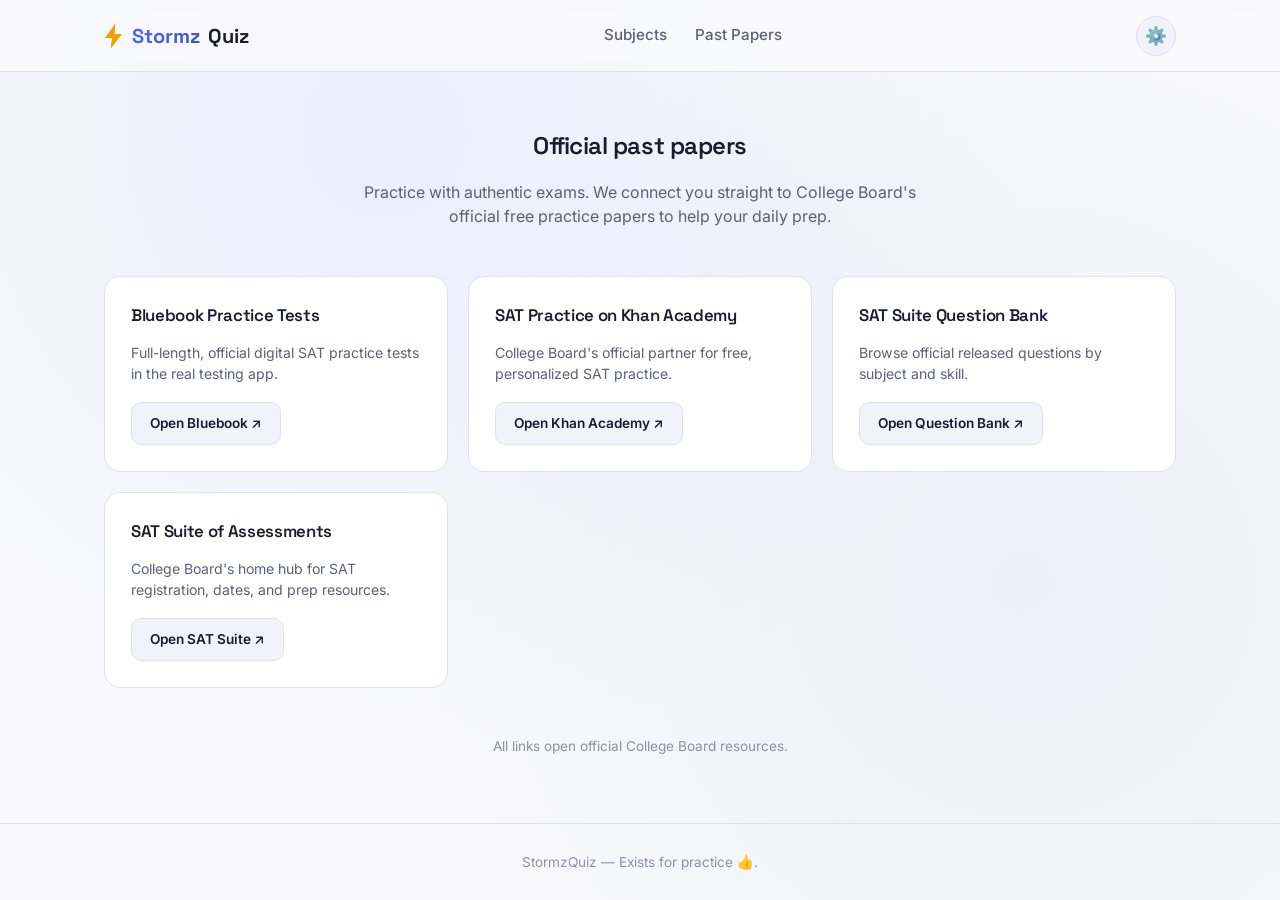
==== papers.html @ 1dffd60c "Add files via upload" ====
<!DOCTYPE html>
<html lang="en">
<head>
<meta charset="UTF-8" />
<meta name="viewport" content="width=device-width, initial-scale=1.0" />
<title>Past Papers — StormzQuiz</title>
<link rel="preconnect" href="https://fonts.googleapis.com" />
<link rel="preconnect" href="https://fonts.gstatic.com" crossorigin />
<link href="https://fonts.googleapis.com/css2?family=Space+Grotesk:wght@500;600;700&family=Inter:wght@400;500;600;700&family=JetBrains+Mono:wght@500;700&display=swap" rel="stylesheet" />
<link rel="stylesheet" href="style.css" />
</head>
<body>

<nav class="nav">
  <div class="container">
    <a href="index.html" class="logo">
      <svg class="bolt" viewBox="0 0 20 26" fill="currentColor"><path d="M11.5 0L1 15h7l-1.5 11L18 11h-7.5L11.5 0z"/></svg>
      <span class="storm">Stormz</span>Quiz
    </a>
    <div class="nav-links">
      <a href="subjects.html">Subjects</a>
      <a href="papers.html">Past Papers</a>
    </div>
    <button class="settings-btn" id="settingsBtn" aria-label="Open settings">⚙️</button>
  </div>
</nav>

<main>
  <section class="section section-offset">
    <div class="container">
      <div class="section-head">
        <h2>Official past papers</h2>
        <p>Practice with authentic exams. We connect you straight to College Board's official free practice papers to help your daily prep.</p>
      </div>

      <div class="papers-grid">
        <div class="paper-card">
          <h3>Bluebook Practice Tests</h3>
          <p>Full-length, official digital SAT practice tests in the real testing app.</p>
          <a class="btn btn-secondary" href="https://bluebook.collegeboard.org" target="_blank" rel="noopener">Open Bluebook ↗</a>
        </div>

        <div class="paper-card">
          <h3>SAT Practice on Khan Academy</h3>
          <p>College Board's official partner for free, personalized SAT practice.</p>
          <a class="btn btn-secondary" href="https://www.khanacademy.org/sat" target="_blank" rel="noopener">Open Khan Academy ↗</a>
        </div>

        <div class="paper-card">
          <h3>SAT Suite Question Bank</h3>
          <p>Browse official released questions by subject and skill.</p>
          <a class="btn btn-secondary" href="https://satsuitequestionbank.collegeboard.org" target="_blank" rel="noopener">Open Question Bank ↗</a>
        </div>

        <div class="paper-card">
          <h3>SAT Suite of Assessments</h3>
          <p>College Board's home hub for SAT registration, dates, and prep resources.</p>
          <a class="btn btn-secondary" href="https://satsuite.collegeboard.org/sat" target="_blank" rel="noopener">Open SAT Suite ↗</a>
        </div>
      </div>

      <p class="papers-note">All links open official College Board resources.</p>
    </div>
  </section>
</main>

<footer class="footer">
  <div class="container">StormzQuiz — Exists for practice 👍.</div>
</footer>

<div class="settings-overlay" id="settingsOverlay"></div>
<aside class="settings-panel" id="settingsPanel" aria-label="Settings">
  <h3>Settings <button class="settings-close" id="settingsClose" aria-label="Close settings">&times;</button></h3>
  <div class="setting-row setting-row-column">
    <span>Theme</span>
    <div class="theme-swatches">
      <button type="button" class="theme-swatch" data-theme-value="light" aria-pressed="false">
        <span class="swatch-preview swatch-light"></span>
        <span class="swatch-label">Light</span>
      </button>
      <button type="button" class="theme-swatch" data-theme-value="dark" aria-pressed="false">
        <span class="swatch-preview swatch-dark"></span>
        <span class="swatch-label">Dark<br>Blue &amp; Purple</span>
      </button>
      <button type="button" class="theme-swatch" data-theme-value="crimson" aria-pressed="false">
        <span class="swatch-preview swatch-crimson"></span>
        <span class="swatch-label">Red &amp; Black</span>
      </button>
      <button type="button" class="theme-swatch" data-theme-value="meadow" aria-pressed="false">
        <span class="swatch-preview swatch-meadow"></span>
        <span class="swatch-label">White &amp; Green</span>
      </button>
    </div>
  </div>
  <div class="setting-row">
    <span>Reduce animations</span>
    <div class="switch" id="animSwitch" role="switch" aria-label="Reduce animations" aria-checked="false" tabindex="0"></div>
  </div>
  <div class="setting-row">
    <span>Sound effects</span>
    <div class="switch" id="soundSwitch" role="switch" aria-label="Sound effects" aria-checked="true" tabindex="0"></div>
  </div>
</aside>

<script src="app.js"></script>
</body>
</html>
---- style.css ----
:root {
  --bg: #fafafc;
  --surface: #ffffff;
  --surface-2: #f2f3fa;
  --surface-3: #e7e9f6;
  --border: #dfe1f0;
  --text: #191b2e;
  --text-muted: #5c6079;
  --text-dim: #8d90a8;
  --accent-1: #4f6df5;
  --accent-2: #3451c9;
  --accent-ember: #f59e0b;
  --success: #10965f;
  --success-bg: rgba(16, 150, 95, 0.1);
  --error: #dc2626;
  --error-bg: rgba(220, 38, 38, 0.1);

  --gradient-main: linear-gradient(135deg, var(--accent-1), var(--accent-2));
  --gradient-glow: radial-gradient(circle at 30% 15%, rgba(79, 109, 245, 0.09), transparent 55%),
                    radial-gradient(circle at 80% 65%, rgba(52, 81, 201, 0.07), transparent 55%);

  --font-display: "Space Grotesk", "Inter", sans-serif;
  --font-body: "Inter", -apple-system, BlinkMacSystemFont, sans-serif;
  --font-mono: "JetBrains Mono", ui-monospace, "SFMono-Regular", monospace;

  --radius-sm: 10px;
  --radius-md: 16px;
  --radius-lg: 24px;
  --max-width: 1120px;
  --nav-height: 72px;

  --transition: 200ms cubic-bezier(0.2, 0.8, 0.2, 1);
}

[data-theme="dark"] {
  --bg: #0a0c16;
  --surface: #12152a;
  --surface-2: #1a1e3a;
  --surface-3: #232849;
  --border: #2a2f52;
  --text: #e9ebf7;
  --text-muted: #8d92b8;
  --text-dim: #666c94;
  --accent-1: #5b8def;
  --accent-2: #8b5cf6;
  --accent-ember: #fbbf24;
  --success: #34d399;
  --success-bg: rgba(52, 211, 153, 0.12);
  --error: #f87171;
  --error-bg: rgba(248, 113, 113, 0.12);
  --gradient-glow: radial-gradient(circle at 30% 20%, rgba(91, 141, 239, 0.25), transparent 55%),
                    radial-gradient(circle at 80% 60%, rgba(139, 92, 246, 0.2), transparent 55%);
}

[data-theme="crimson"] {
  --bg: #0c0a0a;
  --surface: #161010;
  --surface-2: #1f1717;
  --surface-3: #2a1f1f;
  --border: #382626;
  --text: #f5ecec;
  --text-muted: #b09999;
  --text-dim: #7a6666;
  --accent-1: #ef4444;
  --accent-2: #7f1d1d;
  --accent-ember: #f5a623;
  --success: #34d399;
  --success-bg: rgba(52, 211, 153, 0.12);
  --error: #f87171;
  --error-bg: rgba(248, 113, 113, 0.12);
  --gradient-glow: radial-gradient(circle at 30% 15%, rgba(239, 68, 68, 0.16), transparent 55%),
                    radial-gradient(circle at 80% 65%, rgba(127, 29, 29, 0.28), transparent 55%);
}

[data-theme="meadow"] {
  --bg: #ffffff;
  --surface: #ffffff;
  --surface-2: #f0f7f2;
  --surface-3: #e2f0e6;
  --border: #d3e6d8;
  --text: #16241a;
  --text-muted: #4d6154;
  --text-dim: #7c9284;
  --accent-1: #16a34a;
  --accent-2: #047857;
  --accent-ember: #d97706;
  --success: #10965f;
  --success-bg: rgba(16, 150, 96, 0.1);
  --error: #dc2626;
  --error-bg: rgba(220, 38, 38, 0.1);
  --gradient-glow: radial-gradient(circle at 30% 15%, rgba(22, 163, 74, 0.08), transparent 55%),
                    radial-gradient(circle at 80% 65%, rgba(4, 120, 87, 0.07), transparent 55%);
}

[data-reduce-motion="true"] * {
  animation-duration: 0.001ms !important;
  animation-iteration-count: 1 !important;
  transition-duration: 0.001ms !important;
  scroll-behavior: auto !important;
}

* { box-sizing: border-box; }
html { scroll-behavior: smooth; }

body {
  margin: 0;
  background: var(--bg);
  background-image: var(--gradient-glow);
  background-attachment: fixed;
  color: var(--text);
  font-family: var(--font-body);
  line-height: 1.5;
  -webkit-font-smoothing: antialiased;
  min-height: 100vh;
  display: flex;
  flex-direction: column;
  transition: background var(--transition), color var(--transition);
}

h1, h2, h3, h4 {
  font-family: var(--font-display);
  font-weight: 600;
  letter-spacing: -0.02em;
  margin: 0 0 0.5em;
}

p { color: var(--text-muted); }

a { color: inherit; text-decoration: none; }

button {
  font-family: var(--font-body);
  cursor: pointer;
}

:focus-visible {
  outline: 2px solid var(--accent-1);
  outline-offset: 3px;
  border-radius: 4px;
}

.container {
  width: 100%;
  max-width: var(--max-width);
  margin: 0 auto;
  padding: 0 24px;
}

.nav {
  height: var(--nav-height);
  display: flex;
  align-items: center;
  border-bottom: 1px solid var(--border);
  position: sticky;
  top: 0;
  background: color-mix(in srgb, var(--bg) 85%, transparent);
  -webkit-backdrop-filter: blur(10px);
  backdrop-filter: blur(10px);
  z-index: 100;
}

.nav .container {
  display: flex;
  align-items: center;
  justify-content: space-between;
}

.logo {
  display: flex;
  align-items: center;
  gap: 8px;
  font-family: var(--font-display);
  font-weight: 700;
  font-size: 1.25rem;
}

.logo .bolt {
  width: 20px;
  height: 26px;
  color: var(--accent-ember);
}

.logo span.storm { background: var(--gradient-main); -webkit-background-clip: text; background-clip: text; color: transparent; }

.nav-links {
  display: flex;
  align-items: center;
  gap: 28px;
}

.nav-links a {
  color: var(--text-muted);
  font-size: 0.95rem;
  font-weight: 500;
  transition: color var(--transition);
}
.nav-links a:hover { color: var(--text); }

.settings-btn {
  background: var(--surface-2);
  border: 1px solid var(--border);
  color: var(--text);
  width: 40px;
  height: 40px;
  border-radius: 50%;
  display: flex;
  align-items: center;
  justify-content: center;
  font-size: 1.1rem;
  transition: transform var(--transition), border-color var(--transition);
}
.settings-btn:hover { transform: rotate(35deg); border-color: var(--accent-1); }

.settings-overlay {
  position: fixed;
  inset: 0;
  background: rgba(0,0,0,0.5);
  z-index: 200;
  opacity: 0;
  pointer-events: none;
  transition: opacity var(--transition);
}
.settings-overlay.open { opacity: 1; pointer-events: auto; }

.settings-panel {
  position: fixed;
  top: 0;
  right: 0;
  height: 100%;
  width: min(320px, 88vw);
  background: var(--surface);
  border-left: 1px solid var(--border);
  z-index: 201;
  padding: 28px 24px;
  transform: translateX(100%);
  transition: transform var(--transition);
  display: flex;
  flex-direction: column;
  gap: 24px;
}
.settings-panel.open { transform: translateX(0); }

.settings-panel h3 { display: flex; align-items: center; justify-content: space-between; }
.settings-close { background: none; border: none; color: var(--text-muted); font-size: 1.4rem; line-height: 1; }

.setting-row {
  display: flex;
  align-items: center;
  justify-content: space-between;
  padding: 14px 0;
  border-bottom: 1px solid var(--border);
}
.setting-row:last-child { border-bottom: none; }
.setting-row span { font-size: 0.95rem; }

.setting-row-column {
  flex-direction: column;
  align-items: flex-start;
  gap: 14px;
}

.theme-swatches {
  display: flex;
  flex-wrap: wrap;
  gap: 10px;
  width: 100%;
}

.theme-swatch {
  display: flex;
  flex-direction: column;
  align-items: center;
  gap: 7px;
  width: calc(50% - 5px);
  background: var(--surface-2);
  border: 1.5px solid var(--border);
  border-radius: 12px;
  padding: 12px 8px;
  transition: border-color var(--transition), transform var(--transition), background var(--transition);
}
.theme-swatch:hover { transform: translateY(-2px); border-color: var(--text-dim); }
.theme-swatch.active { border-color: var(--accent-1); background: var(--surface-3); }

.swatch-preview {
  width: 34px;
  height: 34px;
  border-radius: 50%;
  border: 1px solid rgba(128, 128, 128, 0.25);
  flex-shrink: 0;
}
.swatch-light { background: linear-gradient(135deg, #fafafc 50%, #4f6df5 50%); }
.swatch-dark { background: linear-gradient(135deg, #0a0c16 50%, #8b5cf6 50%); }
.swatch-crimson { background: linear-gradient(135deg, #0c0a0a 50%, #ef4444 50%); }
.swatch-meadow { background: linear-gradient(135deg, #ffffff 50%, #16a34a 50%); }

.swatch-label {
  font-size: 0.72rem;
  font-weight: 600;
  color: var(--text-muted);
  text-align: center;
  line-height: 1.2;
}
.theme-swatch.active .swatch-label { color: var(--text); }

.switch {
  position: relative;
  width: 44px;
  height: 25px;
  background: var(--surface-3);
  border-radius: 20px;
  border: 1px solid var(--border);
  cursor: pointer;
  transition: background var(--transition);
  flex-shrink: 0;
}
.switch::after {
  content: "";
  position: absolute;
  top: 2px;
  left: 2px;
  width: 19px;
  height: 19px;
  background: var(--text-dim);
  border-radius: 50%;
  transition: transform var(--transition), background var(--transition);
}
.switch.on { background: var(--gradient-main); border-color: transparent; }
.switch.on::after { transform: translateX(19px); background: white; }

.btn {
  display: inline-flex;
  align-items: center;
  justify-content: center;
  gap: 8px;
  padding: 14px 28px;
  border-radius: var(--radius-sm);
  font-weight: 600;
  font-size: 0.95rem;
  border: 1px solid transparent;
  transition: transform var(--transition), box-shadow var(--transition), border-color var(--transition), background var(--transition);
}
.btn:active { transform: scale(0.97); }

.btn-primary {
  background: var(--gradient-main);
  color: white;
  box-shadow: 0 8px 24px -8px color-mix(in srgb, var(--accent-1) 55%, transparent);
}
.btn-primary:hover { box-shadow: 0 10px 30px -6px color-mix(in srgb, var(--accent-2) 65%, transparent); transform: translateY(-2px); }

.btn-secondary {
  background: var(--surface-2);
  color: var(--text);
  border-color: var(--border);
}
.btn-secondary:hover { border-color: var(--accent-1); transform: translateY(-2px); }

.btn-block { width: 100%; }

.hero {
  padding: 96px 0 72px;
  text-align: center;
  position: relative;
}

.hero-eyebrow {
  display: inline-flex;
  align-items: center;
  gap: 8px;
  color: var(--accent-ember);
  font-size: 0.8rem;
  font-weight: 700;
  letter-spacing: 0.14em;
  text-transform: uppercase;
  margin-bottom: 20px;
}

.hero h1 {
  font-size: clamp(2.4rem, 6vw, 4.2rem);
  line-height: 1.05;
  margin-bottom: 20px;
}

.hero h1 .accent {
  background: var(--gradient-main);
  -webkit-background-clip: text;
  background-clip: text;
  color: transparent;
}

.hero p.tagline {
  font-size: 1.15rem;
  max-width: 560px;
  margin: 0 auto 40px;
}

.hero-actions {
  display: flex;
  gap: 16px;
  justify-content: center;
  flex-wrap: wrap;
  margin-bottom: 56px;
}

.bolt-divider {
  width: min(720px, 90%);
  margin: 0 auto;
  display: block;
}

.bolt-divider path {
  stroke: url(#boltGradient);
  stroke-width: 3;
  fill: none;
  stroke-linecap: round;
  stroke-linejoin: round;
  stroke-dasharray: 900;
  stroke-dashoffset: 900;
  animation: draw-bolt 1.4s cubic-bezier(0.3, 0.8, 0.3, 1) forwards 0.2s;
}
.bolt-gradient-start { stop-color: var(--accent-1); }
.bolt-gradient-middle { stop-color: var(--accent-2); }
.bolt-gradient-end { stop-color: var(--accent-ember); }
@keyframes draw-bolt {
  to { stroke-dashoffset: 0; }
}

.hero-stats {
  display: flex;
  gap: 48px;
  justify-content: center;
  margin-top: 48px;
  flex-wrap: wrap;
}
.hero-stat .num {
  font-family: var(--font-mono);
  font-size: 1.8rem;
  font-weight: 700;
  color: var(--text);
}
.hero-stat .label {
  font-size: 0.85rem;
  color: var(--text-dim);
}

.section {
  padding: 64px 0;
}
.section-offset {
  padding-top: 56px;
}
.section-head {
  text-align: center;
  max-width: 560px;
  margin: 0 auto 48px;
}

.feature-grid {
  display: grid;
  grid-template-columns: repeat(3, 1fr);
  gap: 20px;
}

.feature-card {
  background: var(--surface);
  border: 1px solid var(--border);
  border-radius: var(--radius-md);
  padding: 28px;
  transition: transform var(--transition), border-color var(--transition);
}
.feature-card:hover { transform: translateY(-4px); border-color: var(--accent-1); }
.feature-card .icon { font-size: 1.6rem; margin-bottom: 14px; display: block; }
.feature-card h3 { font-size: 1.05rem; margin-bottom: 6px; }
.feature-card p { font-size: 0.9rem; margin: 0; }

.subjects-grid {
  display: grid;
  grid-template-columns: repeat(3, 1fr);
  gap: 24px;
  margin-top: 40px;
}

.subject-card {
  background: var(--surface);
  border: 1px solid var(--border);
  border-radius: var(--radius-lg);
  padding: 36px 28px;
  text-align: left;
  position: relative;
  overflow: hidden;
  transition: transform var(--transition), border-color var(--transition), box-shadow var(--transition);
  display: block;
}
.subject-card::before {
  content: "";
  position: absolute;
  inset: 0;
  background: var(--gradient-glow);
  opacity: 0;
  transition: opacity var(--transition);
}
.subject-card:hover {
  transform: translateY(-6px);
  border-color: var(--accent-2);
  box-shadow: 0 20px 40px -20px color-mix(in srgb, var(--accent-2) 45%, transparent);
}
.subject-card:hover::before { opacity: 1; }

.subject-card .icon {
  font-size: 2.4rem;
  display: block;
  margin-bottom: 18px;
  position: relative;
}
.subject-card h3 { font-size: 1.35rem; margin-bottom: 8px; position: relative; }
.subject-card p { font-size: 0.9rem; margin-bottom: 20px; position: relative; }
.subject-card .meta {
  display: flex;
  gap: 16px;
  font-size: 0.8rem;
  color: var(--text-dim);
  font-family: var(--font-mono);
  position: relative;
}

.quiz-header {
  max-width: 760px;
  margin: 40px auto 0;
  padding: 0 24px;
}
.quiz-progress-top {
  display: flex;
  justify-content: space-between;
  align-items: baseline;
  margin-bottom: 12px;
}
.quiz-progress-top .qcount {
  font-family: var(--font-mono);
  font-weight: 600;
  color: var(--text);
}
.quiz-progress-top .subject-tag {
  font-size: 0.8rem;
  color: var(--accent-1);
  text-transform: uppercase;
  letter-spacing: 0.08em;
  font-weight: 700;
}

.progress-track {
  width: 100%;
  height: 8px;
  background: var(--surface-2);
  border-radius: 20px;
  overflow: hidden;
  position: relative;
}
.progress-fill {
  height: 100%;
  background: var(--gradient-main);
  border-radius: 20px;
  transition: width 400ms cubic-bezier(0.3, 0.8, 0.3, 1);
  position: relative;
}
.progress-fill.initial { width: 2.5%; }
.progress-fill::after {
  content: "";
  position: absolute;
  right: -1px;
  top: -4px;
  width: 3px;
  height: 16px;
  background: var(--accent-ember);
  border-radius: 2px;
  box-shadow: 0 0 8px var(--accent-ember);
}

.quiz-main {
  max-width: 760px;
  margin: 32px auto 80px;
  padding: 0 24px;
}

.question-card {
  background: var(--surface);
  border: 1px solid var(--border);
  border-radius: var(--radius-lg);
  padding: 36px;
}

.question-text {
  font-family: var(--font-display);
  font-size: 1.25rem;
  font-weight: 600;
  line-height: 1.4;
  margin-bottom: 28px;
  color: var(--text);
}

.passage {
  background: var(--surface-2);
  border-left: 3px solid var(--accent-1);
  padding: 16px 20px;
  border-radius: 8px;
  font-size: 0.92rem;
  color: var(--text-muted);
  margin-bottom: 22px;
  line-height: 1.6;
}
.passage.is-hidden { display: none; }

.options {
  display: flex;
  flex-direction: column;
  gap: 12px;
  margin-bottom: 28px;
}

.option {
  display: flex;
  align-items: center;
  gap: 14px;
  padding: 16px 18px;
  background: var(--surface-2);
  border: 1.5px solid var(--border);
  border-radius: var(--radius-sm);
  text-align: left;
  font-size: 0.98rem;
  color: var(--text);
  transition: border-color var(--transition), background var(--transition), transform var(--transition);
}
.option:hover:not(:disabled) { border-color: var(--accent-1); transform: translateX(2px); }
.option .letter {
  width: 28px;
  height: 28px;
  border-radius: 50%;
  background: var(--surface-3);
  display: flex;
  align-items: center;
  justify-content: center;
  font-size: 0.8rem;
  font-weight: 700;
  font-family: var(--font-mono);
  flex-shrink: 0;
}

.option.selected { border-color: var(--accent-1); background: var(--surface-3); }
.option.correct { border-color: var(--success); background: var(--success-bg); }
.option.correct .letter { background: var(--success); color: #06231a; }
.option.incorrect { border-color: var(--error); background: var(--error-bg); }
.option.incorrect .letter { background: var(--error); color: #2b0a0a; }
.option:disabled { cursor: default; }

.explanation-box {
  background: var(--surface-2);
  border: 1px solid var(--border);
  border-radius: var(--radius-sm);
  padding: 18px 20px;
  margin-bottom: 24px;
  font-size: 0.92rem;
  display: none;
}
.explanation-box.show { display: block; animation: fade-in 300ms ease; }
.explanation-box .verdict { font-weight: 700; font-family: var(--font-display); margin-bottom: 6px; }
.explanation-box.correct-verdict .verdict { color: var(--success); }
.explanation-box.incorrect-verdict .verdict { color: var(--error); }

@keyframes fade-in { from { opacity: 0; transform: translateY(6px); } to { opacity: 1; transform: translateY(0); } }

.quiz-actions { display: flex; justify-content: flex-end; }

.quiz-score-chip {
  font-family: var(--font-mono);
  font-size: 0.85rem;
  color: var(--text-dim);
  margin-top: 18px;
  text-align: center;
}

.results-wrap {
  max-width: 620px;
  margin: 64px auto;
  padding: 0 24px;
  text-align: center;
}

.results-ring {
  width: 220px;
  height: 220px;
  margin: 0 auto 32px;
  position: relative;
}
.results-ring svg { transform: rotate(-90deg); }
.results-ring circle {
  fill: none;
  stroke-width: 12;
}
.results-ring .track { stroke: var(--surface-2); }
.results-ring .fill {
  stroke: url(#resultsGradient);
  stroke-linecap: round;
  transition: stroke-dashoffset 1s cubic-bezier(0.3, 0.8, 0.3, 1);
}
.results-ring-label {
  position: absolute;
  inset: 0;
  display: flex;
  flex-direction: column;
  align-items: center;
  justify-content: center;
}
.results-ring-label .score {
  font-family: var(--font-mono);
  font-size: 2.2rem;
  font-weight: 700;
}
.results-ring-label .pct {
  font-size: 0.85rem;
  color: var(--text-dim);
}

.results-stats {
  display: flex;
  justify-content: center;
  gap: 32px;
  margin-bottom: 40px;
  flex-wrap: wrap;
}
.results-stat { text-align: center; }
.results-stat .val { font-family: var(--font-mono); font-size: 1.5rem; font-weight: 700; }
.results-stat.correct .val { color: var(--success); }
.results-stat.incorrect .val { color: var(--error); }
.results-stat .label { font-size: 0.82rem; color: var(--text-dim); margin-top: 2px; }

.results-actions {
  display: flex;
  gap: 14px;
  justify-content: center;
  flex-wrap: wrap;
}

.papers-grid {
  display: grid;
  grid-template-columns: repeat(auto-fit, minmax(260px, 1fr));
  gap: 20px;
  margin-top: 40px;
}
.paper-card {
  background: var(--surface);
  border: 1px solid var(--border);
  border-radius: var(--radius-md);
  padding: 26px;
  transition: transform var(--transition), border-color var(--transition);
}
.paper-card:hover { transform: translateY(-4px); border-color: var(--accent-1); }
.paper-card h3 { font-size: 1.05rem; margin-bottom: 8px; }
.paper-card p { font-size: 0.88rem; margin-bottom: 18px; }
.paper-card a.btn { font-size: 0.85rem; padding: 10px 18px; }
.papers-note {
  max-width: 640px;
  margin: 48px auto 0;
  text-align: center;
  font-size: 0.85rem;
  color: var(--text-dim);
}

.footer {
  margin-top: auto;
  border-top: 1px solid var(--border);
  padding: 28px 0;
  text-align: center;
  font-size: 0.85rem;
  color: var(--text-dim);
}

@media (max-width: 860px) {
  .feature-grid, .subjects-grid { grid-template-columns: 1fr; }
  .nav-links { display: none; }
  .hero { padding: 64px 0 48px; }
}

@media (max-width: 520px) {
  .question-card { padding: 24px 18px; }
  .quiz-main, .quiz-header { padding: 0 16px; }
  .hero-stats { gap: 28px; }
}
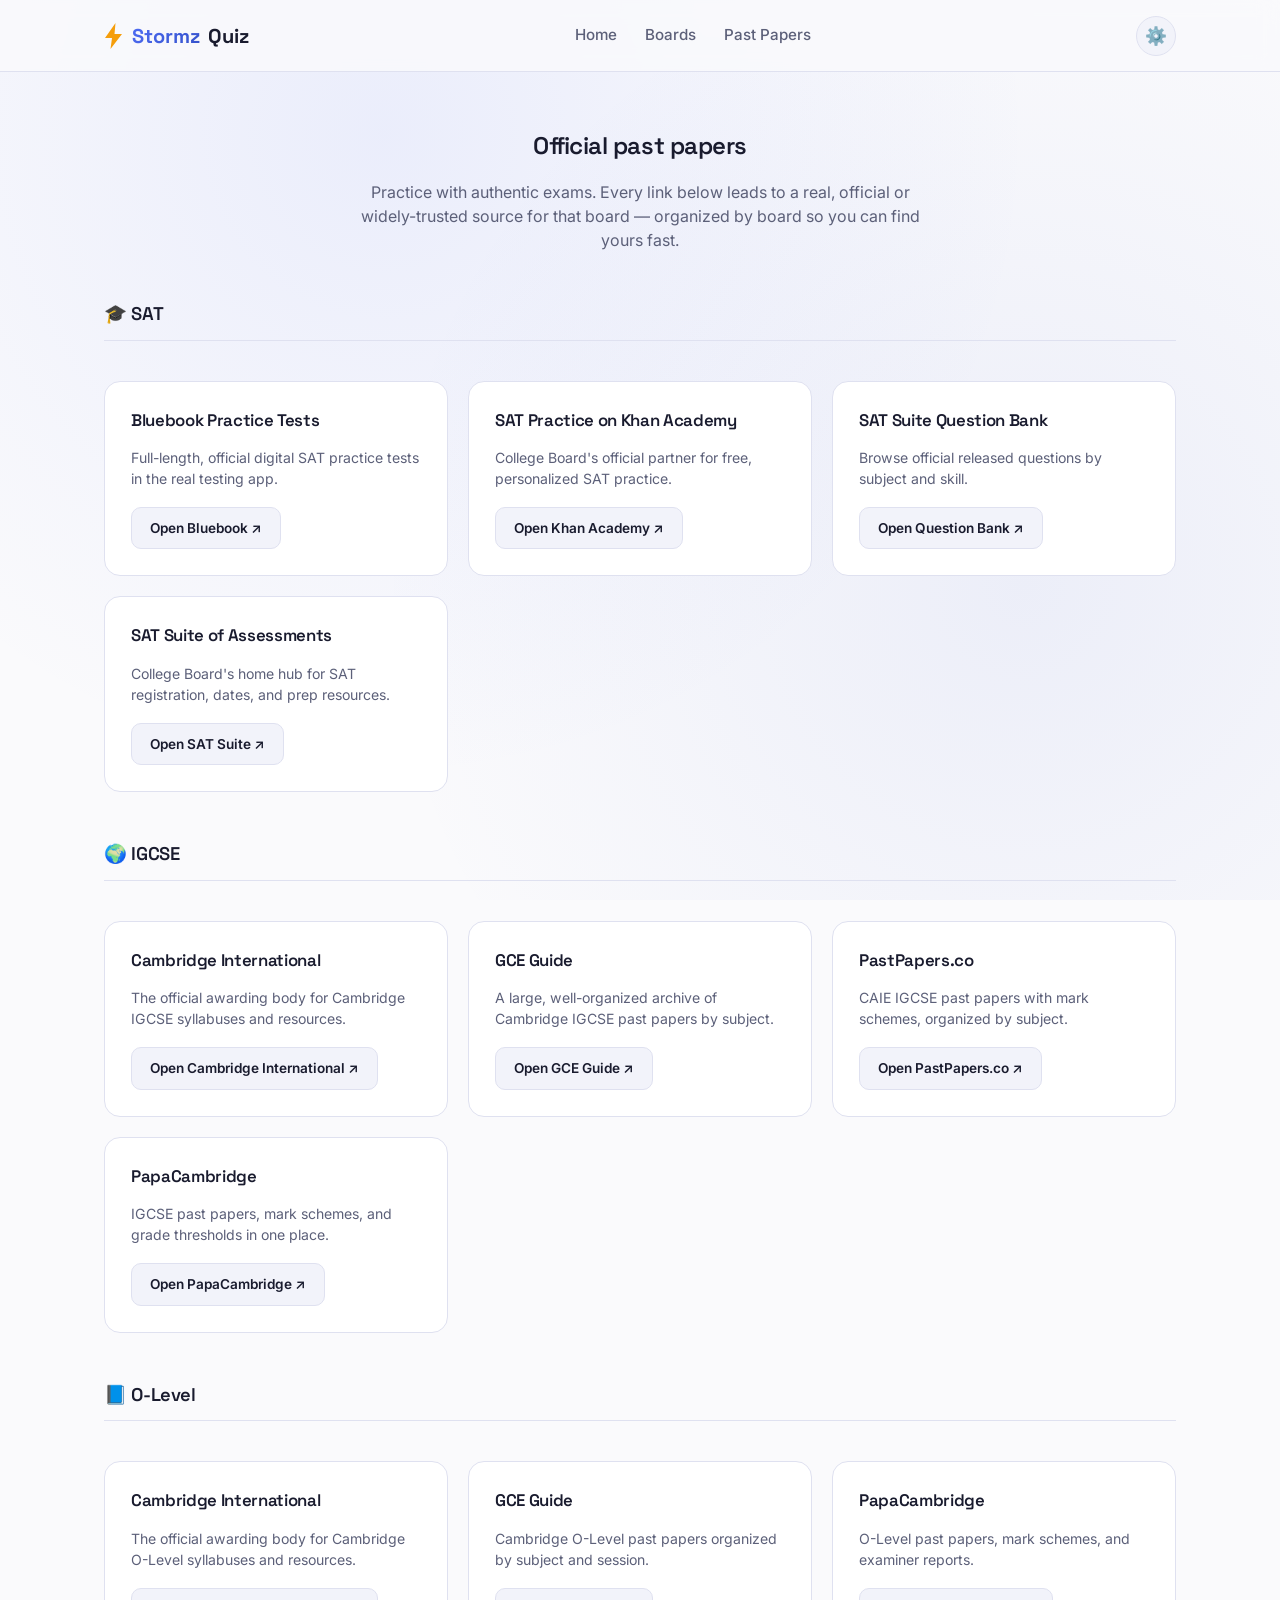
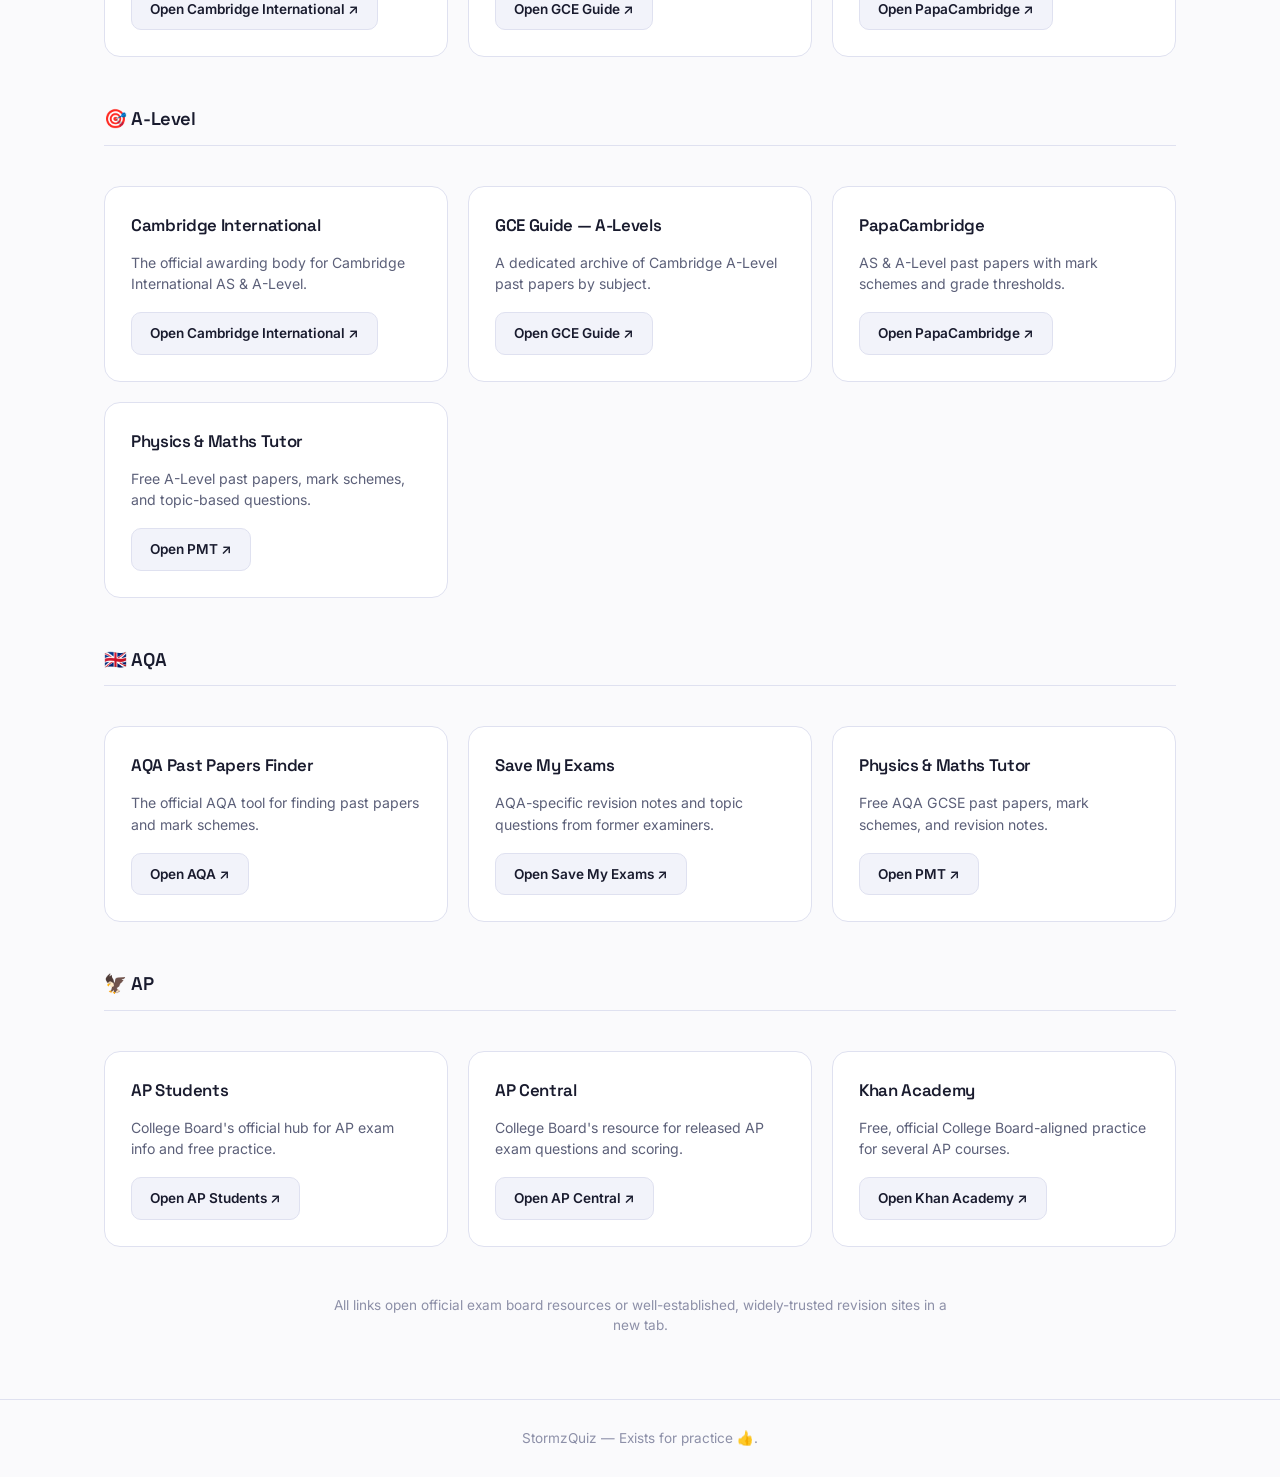
==== commit 468f169c: "Replace all files with new project files" ====
--- a/papers.html
+++ b/papers.html
@@ -18,7 +18,8 @@
       <span class="storm">Stormz</span>Quiz
     </a>
     <div class="nav-links">
-      <a href="subjects.html">Subjects</a>
+      <a href="index.html">Home</a>
+      <a href="boards.html">Boards</a>
       <a href="papers.html">Past Papers</a>
     </div>
     <button class="settings-btn" id="settingsBtn" aria-label="Open settings">⚙️</button>
@@ -30,36 +31,151 @@
     <div class="container">
       <div class="section-head">
         <h2>Official past papers</h2>
-        <p>Practice with authentic exams. We connect you straight to College Board's official free practice papers to help your daily prep.</p>
-      </div>
-
-      <div class="papers-grid">
-        <div class="paper-card">
-          <h3>Bluebook Practice Tests</h3>
-          <p>Full-length, official digital SAT practice tests in the real testing app.</p>
-          <a class="btn btn-secondary" href="https://bluebook.collegeboard.org" target="_blank" rel="noopener">Open Bluebook ↗</a>
-        </div>
-
-        <div class="paper-card">
-          <h3>SAT Practice on Khan Academy</h3>
-          <p>College Board's official partner for free, personalized SAT practice.</p>
-          <a class="btn btn-secondary" href="https://www.khanacademy.org/sat" target="_blank" rel="noopener">Open Khan Academy ↗</a>
-        </div>
-
-        <div class="paper-card">
-          <h3>SAT Suite Question Bank</h3>
-          <p>Browse official released questions by subject and skill.</p>
-          <a class="btn btn-secondary" href="https://satsuitequestionbank.collegeboard.org" target="_blank" rel="noopener">Open Question Bank ↗</a>
-        </div>
-
-        <div class="paper-card">
-          <h3>SAT Suite of Assessments</h3>
-          <p>College Board's home hub for SAT registration, dates, and prep resources.</p>
-          <a class="btn btn-secondary" href="https://satsuite.collegeboard.org/sat" target="_blank" rel="noopener">Open SAT Suite ↗</a>
-        </div>
-      </div>
-
-      <p class="papers-note">All links open official College Board resources.</p>
+        <p>Practice with authentic exams. Every link below leads to a real, official or widely-trusted source for that board — organized by board so you can find yours fast.</p>
+      </div>
+
+      <div class="papers-board">
+        <h3 class="papers-board-title">🎓 SAT</h3>
+        <div class="papers-grid">
+          <div class="paper-card">
+            <h3>Bluebook Practice Tests</h3>
+            <p>Full-length, official digital SAT practice tests in the real testing app.</p>
+            <a class="btn btn-secondary" href="https://bluebook.collegeboard.org" target="_blank" rel="noopener">Open Bluebook ↗</a>
+          </div>
+          <div class="paper-card">
+            <h3>SAT Practice on Khan Academy</h3>
+            <p>College Board's official partner for free, personalized SAT practice.</p>
+            <a class="btn btn-secondary" href="https://www.khanacademy.org/sat" target="_blank" rel="noopener">Open Khan Academy ↗</a>
+          </div>
+          <div class="paper-card">
+            <h3>SAT Suite Question Bank</h3>
+            <p>Browse official released questions by subject and skill.</p>
+            <a class="btn btn-secondary" href="https://satsuitequestionbank.collegeboard.org" target="_blank" rel="noopener">Open Question Bank ↗</a>
+          </div>
+          <div class="paper-card">
+            <h3>SAT Suite of Assessments</h3>
+            <p>College Board's home hub for SAT registration, dates, and prep resources.</p>
+            <a class="btn btn-secondary" href="https://satsuite.collegeboard.org/sat" target="_blank" rel="noopener">Open SAT Suite ↗</a>
+          </div>
+        </div>
+      </div>
+
+      <div class="papers-board">
+        <h3 class="papers-board-title">🌍 IGCSE</h3>
+        <div class="papers-grid">
+          <div class="paper-card">
+            <h3>Cambridge International</h3>
+            <p>The official awarding body for Cambridge IGCSE syllabuses and resources.</p>
+            <a class="btn btn-secondary" href="https://www.cambridgeinternational.org" target="_blank" rel="noopener">Open Cambridge International ↗</a>
+          </div>
+          <div class="paper-card">
+            <h3>GCE Guide</h3>
+            <p>A large, well-organized archive of Cambridge IGCSE past papers by subject.</p>
+            <a class="btn btn-secondary" href="https://papers.gceguide.cc/" target="_blank" rel="noopener">Open GCE Guide ↗</a>
+          </div>
+          <div class="paper-card">
+            <h3>PastPapers.co</h3>
+            <p>CAIE IGCSE past papers with mark schemes, organized by subject.</p>
+            <a class="btn btn-secondary" href="https://pastpapers.co/cie/?dir=IGCSE" target="_blank" rel="noopener">Open PastPapers.co ↗</a>
+          </div>
+          <div class="paper-card">
+            <h3>PapaCambridge</h3>
+            <p>IGCSE past papers, mark schemes, and grade thresholds in one place.</p>
+            <a class="btn btn-secondary" href="https://pastpapers.papacambridge.com/papers/caie/igcse" target="_blank" rel="noopener">Open PapaCambridge ↗</a>
+          </div>
+        </div>
+      </div>
+
+      <div class="papers-board">
+        <h3 class="papers-board-title">📘 O-Level</h3>
+        <div class="papers-grid">
+          <div class="paper-card">
+            <h3>Cambridge International</h3>
+            <p>The official awarding body for Cambridge O-Level syllabuses and resources.</p>
+            <a class="btn btn-secondary" href="https://www.cambridgeinternational.org" target="_blank" rel="noopener">Open Cambridge International ↗</a>
+          </div>
+          <div class="paper-card">
+            <h3>GCE Guide</h3>
+            <p>Cambridge O-Level past papers organized by subject and session.</p>
+            <a class="btn btn-secondary" href="https://papers.gceguide.cc/" target="_blank" rel="noopener">Open GCE Guide ↗</a>
+          </div>
+          <div class="paper-card">
+            <h3>PapaCambridge</h3>
+            <p>O-Level past papers, mark schemes, and examiner reports.</p>
+            <a class="btn btn-secondary" href="https://pastpapers.papacambridge.com/" target="_blank" rel="noopener">Open PapaCambridge ↗</a>
+          </div>
+        </div>
+      </div>
+
+      <div class="papers-board">
+        <h3 class="papers-board-title">🎯 A-Level</h3>
+        <div class="papers-grid">
+          <div class="paper-card">
+            <h3>Cambridge International</h3>
+            <p>The official awarding body for Cambridge International AS &amp; A-Level.</p>
+            <a class="btn btn-secondary" href="https://www.cambridgeinternational.org" target="_blank" rel="noopener">Open Cambridge International ↗</a>
+          </div>
+          <div class="paper-card">
+            <h3>GCE Guide — A-Levels</h3>
+            <p>A dedicated archive of Cambridge A-Level past papers by subject.</p>
+            <a class="btn btn-secondary" href="https://papers.gceguide.cc/a-levels/" target="_blank" rel="noopener">Open GCE Guide ↗</a>
+          </div>
+          <div class="paper-card">
+            <h3>PapaCambridge</h3>
+            <p>AS &amp; A-Level past papers with mark schemes and grade thresholds.</p>
+            <a class="btn btn-secondary" href="https://pastpapers.papacambridge.com/papers/caie/as-and-a-level" target="_blank" rel="noopener">Open PapaCambridge ↗</a>
+          </div>
+          <div class="paper-card">
+            <h3>Physics &amp; Maths Tutor</h3>
+            <p>Free A-Level past papers, mark schemes, and topic-based questions.</p>
+            <a class="btn btn-secondary" href="https://www.physicsandmathstutor.com" target="_blank" rel="noopener">Open PMT ↗</a>
+          </div>
+        </div>
+      </div>
+
+      <div class="papers-board">
+        <h3 class="papers-board-title">🇬🇧 AQA</h3>
+        <div class="papers-grid">
+          <div class="paper-card">
+            <h3>AQA Past Papers Finder</h3>
+            <p>The official AQA tool for finding past papers and mark schemes.</p>
+            <a class="btn btn-secondary" href="https://www.aqa.org.uk/past-papers-and-mark-schemes-finder" target="_blank" rel="noopener">Open AQA ↗</a>
+          </div>
+          <div class="paper-card">
+            <h3>Save My Exams</h3>
+            <p>AQA-specific revision notes and topic questions from former examiners.</p>
+            <a class="btn btn-secondary" href="https://www.savemyexams.com" target="_blank" rel="noopener">Open Save My Exams ↗</a>
+          </div>
+          <div class="paper-card">
+            <h3>Physics &amp; Maths Tutor</h3>
+            <p>Free AQA GCSE past papers, mark schemes, and revision notes.</p>
+            <a class="btn btn-secondary" href="https://www.physicsandmathstutor.com" target="_blank" rel="noopener">Open PMT ↗</a>
+          </div>
+        </div>
+      </div>
+
+      <div class="papers-board">
+        <h3 class="papers-board-title">🦅 AP</h3>
+        <div class="papers-grid">
+          <div class="paper-card">
+            <h3>AP Students</h3>
+            <p>College Board's official hub for AP exam info and free practice.</p>
+            <a class="btn btn-secondary" href="https://apstudents.collegeboard.org" target="_blank" rel="noopener">Open AP Students ↗</a>
+          </div>
+          <div class="paper-card">
+            <h3>AP Central</h3>
+            <p>College Board's resource for released AP exam questions and scoring.</p>
+            <a class="btn btn-secondary" href="https://apcentral.collegeboard.org" target="_blank" rel="noopener">Open AP Central ↗</a>
+          </div>
+          <div class="paper-card">
+            <h3>Khan Academy</h3>
+            <p>Free, official College Board-aligned practice for several AP courses.</p>
+            <a class="btn btn-secondary" href="https://www.khanacademy.org" target="_blank" rel="noopener">Open Khan Academy ↗</a>
+          </div>
+        </div>
+      </div>
+
+      <p class="papers-note">All links open official exam board resources or well-established, widely-trusted revision sites in a new tab.</p>
     </div>
   </section>
 </main>
@@ -78,17 +194,29 @@
         <span class="swatch-preview swatch-light"></span>
         <span class="swatch-label">Light</span>
       </button>
-      <button type="button" class="theme-swatch" data-theme-value="dark" aria-pressed="false">
-        <span class="swatch-preview swatch-dark"></span>
-        <span class="swatch-label">Dark<br>Blue &amp; Purple</span>
-      </button>
-      <button type="button" class="theme-swatch" data-theme-value="crimson" aria-pressed="false">
-        <span class="swatch-preview swatch-crimson"></span>
-        <span class="swatch-label">Red &amp; Black</span>
-      </button>
-      <button type="button" class="theme-swatch" data-theme-value="meadow" aria-pressed="false">
-        <span class="swatch-preview swatch-meadow"></span>
-        <span class="swatch-label">White &amp; Green</span>
+      <button type="button" class="theme-swatch" data-theme-value="cosmic" aria-pressed="false">
+        <span class="swatch-preview swatch-cosmic"></span>
+        <span class="swatch-label">Cosmic</span>
+      </button>
+      <button type="button" class="theme-swatch" data-theme-value="bloodmoon" aria-pressed="false">
+        <span class="swatch-preview swatch-bloodmoon"></span>
+        <span class="swatch-label">Bloodmoon</span>
+      </button>
+      <button type="button" class="theme-swatch" data-theme-value="nature" aria-pressed="false">
+        <span class="swatch-preview swatch-nature"></span>
+        <span class="swatch-label">Nature</span>
+      </button>
+      <button type="button" class="theme-swatch" data-theme-value="monochrome" aria-pressed="false">
+        <span class="swatch-preview swatch-monochrome"></span>
+        <span class="swatch-label">Monochrome</span>
+      </button>
+      <button type="button" class="theme-swatch" data-theme-value="cherry" aria-pressed="false">
+        <span class="swatch-preview swatch-cherry"></span>
+        <span class="swatch-label">Cherry</span>
+      </button>
+      <button type="button" class="theme-swatch" data-theme-value="ocean" aria-pressed="false">
+        <span class="swatch-preview swatch-ocean"></span>
+        <span class="swatch-label">Ocean</span>
       </button>
     </div>
   </div>
--- a/style.css
+++ b/style.css
@@ -32,7 +32,8 @@
   --transition: 200ms cubic-bezier(0.2, 0.8, 0.2, 1);
 }
 
-[data-theme="dark"] {
+/* Cosmic — Blue & Purple (the original dark theme) */
+[data-theme="cosmic"] {
   --bg: #0a0c16;
   --surface: #12152a;
   --surface-2: #1a1e3a;
@@ -52,7 +53,8 @@
                     radial-gradient(circle at 80% 60%, rgba(139, 92, 246, 0.2), transparent 55%);
 }
 
-[data-theme="crimson"] {
+/* Bloodmoon — Red & Black */
+[data-theme="bloodmoon"] {
   --bg: #0c0a0a;
   --surface: #161010;
   --surface-2: #1f1717;
@@ -72,7 +74,8 @@
                     radial-gradient(circle at 80% 65%, rgba(127, 29, 29, 0.28), transparent 55%);
 }
 
-[data-theme="meadow"] {
+/* Nature — White & Green */
+[data-theme="nature"] {
   --bg: #ffffff;
   --surface: #ffffff;
   --surface-2: #f0f7f2;
@@ -92,6 +95,69 @@
                     radial-gradient(circle at 80% 65%, rgba(4, 120, 87, 0.07), transparent 55%);
 }
 
+/* Monochrome — modern black & white */
+[data-theme="monochrome"] {
+  --bg: #0a0a0a;
+  --surface: #141414;
+  --surface-2: #1e1e1e;
+  --surface-3: #2b2b2b;
+  --border: #383838;
+  --text: #f5f5f5;
+  --text-muted: #a3a3a3;
+  --text-dim: #737373;
+  --accent-1: #e5e5e5;
+  --accent-2: #8a8a8a;
+  --accent-ember: #ffffff;
+  --success: #34d399;
+  --success-bg: rgba(52, 211, 153, 0.12);
+  --error: #f87171;
+  --error-bg: rgba(248, 113, 113, 0.12);
+  --gradient-glow: radial-gradient(circle at 30% 15%, rgba(255, 255, 255, 0.06), transparent 55%),
+                    radial-gradient(circle at 80% 65%, rgba(255, 255, 255, 0.04), transparent 55%);
+}
+
+/* Cherry — pink, purple & white */
+[data-theme="cherry"] {
+  --bg: #fff5f9;
+  --surface: #ffffff;
+  --surface-2: #fdeef5;
+  --surface-3: #fbdfec;
+  --border: #f5c9de;
+  --text: #3a1729;
+  --text-muted: #8a5570;
+  --text-dim: #b98aa3;
+  --accent-1: #ec4899;
+  --accent-2: #a855f7;
+  --accent-ember: #c084fc;
+  --success: #10965f;
+  --success-bg: rgba(16, 150, 95, 0.1);
+  --error: #dc2626;
+  --error-bg: rgba(220, 38, 38, 0.1);
+  --gradient-glow: radial-gradient(circle at 30% 15%, rgba(236, 72, 153, 0.09), transparent 55%),
+                    radial-gradient(circle at 80% 65%, rgba(168, 85, 247, 0.08), transparent 55%);
+}
+
+/* Ocean — white & blue */
+[data-theme="ocean"] {
+  --bg: #f5fbff;
+  --surface: #ffffff;
+  --surface-2: #eaf6ff;
+  --surface-3: #d8edfd;
+  --border: #bfe1f7;
+  --text: #0c2233;
+  --text-muted: #45677d;
+  --text-dim: #7c9aad;
+  --accent-1: #0ea5e9;
+  --accent-2: #2563eb;
+  --accent-ember: #0891b2;
+  --success: #10965f;
+  --success-bg: rgba(16, 150, 95, 0.1);
+  --error: #dc2626;
+  --error-bg: rgba(220, 38, 38, 0.1);
+  --gradient-glow: radial-gradient(circle at 30% 15%, rgba(14, 165, 233, 0.09), transparent 55%),
+                    radial-gradient(circle at 80% 65%, rgba(37, 99, 235, 0.07), transparent 55%);
+}
+
 [data-reduce-motion="true"] * {
   animation-duration: 0.001ms !important;
   animation-iteration-count: 1 !important;
@@ -289,9 +355,12 @@
   flex-shrink: 0;
 }
 .swatch-light { background: linear-gradient(135deg, #fafafc 50%, #4f6df5 50%); }
-.swatch-dark { background: linear-gradient(135deg, #0a0c16 50%, #8b5cf6 50%); }
-.swatch-crimson { background: linear-gradient(135deg, #0c0a0a 50%, #ef4444 50%); }
-.swatch-meadow { background: linear-gradient(135deg, #ffffff 50%, #16a34a 50%); }
+.swatch-cosmic { background: linear-gradient(135deg, #0a0c16 50%, #8b5cf6 50%); }
+.swatch-bloodmoon { background: linear-gradient(135deg, #0c0a0a 50%, #ef4444 50%); }
+.swatch-nature { background: linear-gradient(135deg, #ffffff 50%, #16a34a 50%); }
+.swatch-monochrome { background: linear-gradient(135deg, #0a0a0a 50%, #f5f5f5 50%); }
+.swatch-cherry { background: linear-gradient(135deg, #ec4899 50%, #a855f7 50%); }
+.swatch-ocean { background: linear-gradient(135deg, #ffffff 50%, #0ea5e9 50%); }
 
 .swatch-label {
   font-size: 0.72rem;
@@ -473,9 +542,38 @@
 .feature-card h3 { font-size: 1.05rem; margin-bottom: 6px; }
 .feature-card p { font-size: 0.9rem; margin: 0; }
 
+.is-hidden { display: none !important; }
+
+.back-link {
+  display: inline-flex;
+  align-items: center;
+  gap: 6px;
+  font-size: 0.9rem;
+  font-weight: 600;
+  color: var(--text-muted);
+  margin-bottom: 24px;
+  transition: color var(--transition);
+}
+.back-link:hover { color: var(--accent-1); }
+
+.board-pill {
+  display: inline-flex;
+  align-items: center;
+  gap: 6px;
+  padding: 4px 12px;
+  border-radius: 20px;
+  background: var(--surface-3);
+  border: 1px solid var(--border);
+  font-size: 0.72rem;
+  font-weight: 700;
+  letter-spacing: 0.05em;
+  text-transform: uppercase;
+  color: var(--accent-1);
+}
+
 .subjects-grid {
   display: grid;
-  grid-template-columns: repeat(3, 1fr);
+  grid-template-columns: repeat(auto-fit, minmax(240px, 1fr));
   gap: 24px;
   margin-top: 40px;
 }
@@ -739,6 +837,19 @@
   flex-wrap: wrap;
 }
 
+.papers-board {
+  margin-top: 48px;
+}
+.papers-board:first-of-type {
+  margin-top: 40px;
+}
+.papers-board-title {
+  font-size: 1.15rem;
+  margin-bottom: 4px;
+  padding-bottom: 12px;
+  border-bottom: 1px solid var(--border);
+}
+
 .papers-grid {
   display: grid;
   grid-template-columns: repeat(auto-fit, minmax(260px, 1fr));
